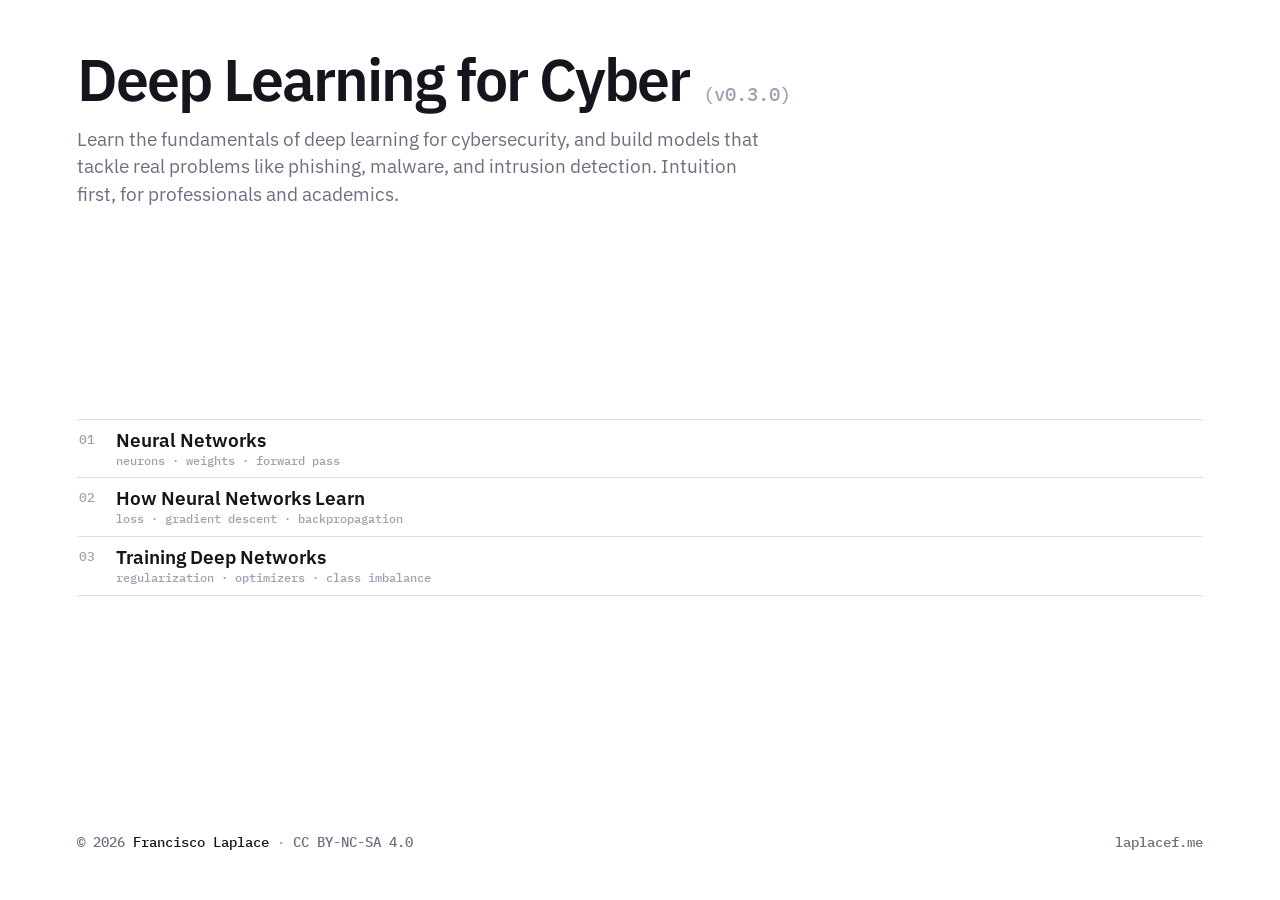
==== docs/index.html @ cd05b84c "feat: add training deep networks deck" ====
<!DOCTYPE html>
<html lang="en">
<head>
<meta charset="utf-8">
<meta name="viewport" content="width=device-width, initial-scale=1">
<title>Deep Learning for Cyber</title>
<meta name="description" content="An intuition-first deep learning course for cybersecurity. Build models for real problems like phishing, malware, and intrusion detection.">
<link rel="stylesheet" href="assets/fonts/fonts.css">
<style>
  :root {
    --sans: 'IBM Plex Sans', system-ui, sans-serif;
    --mono: 'IBM Plex Mono', ui-monospace, monospace;
    --ink:#15161d; --muted:#6b6f80; --muted2:#9da0b0; --accent:#3b56d8;
    --line:#dededf; --bg:#ffffff;
  }
  * { box-sizing: border-box; }
  html, body { margin: 0; height: 100%; }
  body {
    background: var(--bg); color: var(--ink); font-family: var(--sans);
    -webkit-font-smoothing: antialiased;
    height: 100vh; display: flex; flex-direction: column;
    padding: clamp(34px, 5.4vh, 76px) clamp(30px, 6vw, 120px);
  }

  /* header */
  header { flex: 0 0 auto; }
  h1 { font: 600 clamp(38px, 4.6vw, 68px)/1.02 var(--sans); letter-spacing: -2px; margin: 0; }
  h1 .ver { margin-left: 14px; font: 500 clamp(15px, 1.5vw, 22px) var(--mono);
            letter-spacing: 0; color: var(--muted2); vertical-align: baseline; }
  .lede { font: 400 clamp(17px, 1.5vw, 23px)/1.45 var(--sans); color: var(--muted);
          margin: 16px 0 0; max-width: 62ch; }

  /* deck grid: two columns, numbered down each column (01-07 | 08-14) */
  main { flex: 1 1 auto; display: flex; align-items: center; min-height: 0; }
  .decks { list-style: none; margin: 0; padding: 0; width: 100%;
           display: grid; grid-template-rows: repeat(7, auto); grid-auto-flow: column;
           column-gap: clamp(36px, 6vw, 104px); }
  .decks li { border-top: 1px solid var(--line); }
  .decks li:nth-child(7), .decks li:last-child { border-bottom: 1px solid var(--line); }
  .row { display: flex; align-items: flex-start; gap: clamp(12px, 1.4vw, 22px);
         padding: clamp(8px, 1.1vh, 13px) 2px; text-decoration: none; color: var(--ink); }
  .num { font: 500 clamp(12px, 1vw, 15px) var(--mono); color: var(--muted2); min-width: 2.4ch;
         line-height: clamp(16px, 1.5vw, 22px); }
  .meta { display: flex; flex-direction: column; gap: 3px; }
  .name { font: 600 clamp(16px, 1.5vw, 22px)/1.04 var(--sans); }
  .concepts { font: 500 clamp(11px, 0.95vw, 13.5px) var(--mono); color: var(--muted2); }
  a.row:hover .name { color: var(--accent); }
  .tag { margin-left: auto; line-height: clamp(16px, 1.5vw, 22px);
         font: 500 clamp(11px, 1vw, 14px) var(--mono); color: var(--muted2); }
  .row.planned .name { color: var(--muted2); }
  .row.planned .concepts { color: #c2c5cf; }

  /* footer — justified: attribution left, links right */
  footer { flex: 0 0 auto; margin-top: clamp(20px, 3vh, 40px);
           font: 500 clamp(13px, 1.1vw, 16px) var(--mono); color: var(--muted);
           display: flex; justify-content: space-between; align-items: baseline; gap: 18px; }
  footer .credit .who { color: var(--ink); }
  footer a { color: var(--muted); text-decoration: none; }
  footer a:hover { color: var(--accent); }
  footer .dot { color: var(--muted2); margin: 0 8px; }
</style>
</head>
<body>
  <header>
    <h1>Deep Learning for Cyber<span class="ver" id="ver"></span></h1>
    <p class="lede">Learn the fundamentals of deep learning for cybersecurity, and build models that tackle real problems like phishing, malware, and intrusion detection. Intuition first, for professionals and academics.</p>
  </header>

  <main>
    <ul class="decks">
      <li><a class="row" href="neural-networks/"><span class="num">01</span><span class="meta"><span class="name">Neural Networks</span><span class="concepts">neurons &middot; weights &middot; forward pass</span></span></a></li>
      <li><a class="row" href="how-neural-networks-learn/"><span class="num">02</span><span class="meta"><span class="name">How Neural Networks Learn</span><span class="concepts">loss &middot; gradient descent &middot; backpropagation</span></span></a></li>
      <li><a class="row" href="training-deep-networks/"><span class="num">03</span><span class="meta"><span class="name">Training Deep Networks</span><span class="concepts">regularization &middot; optimizers &middot; class imbalance</span></span></a></li>
    </ul>
  </main>

  <footer>
    <span class="credit">&copy; 2026 <span class="who">Francisco Laplace</span><span class="dot">·</span><a href="https://creativecommons.org/licenses/by-nc-sa/4.0/" target="_blank" rel="noopener">CC BY-NC-SA 4.0</a></span>
    <span class="links"><a href="https://laplacef.me" target="_blank" rel="noopener">laplacef.me</a></span>
  </footer>

  <script src="assets/version.js"></script>
  <script>
    var v = document.getElementById('ver');
    if (v && window.DLFC_VERSION) v.textContent = '(' + window.DLFC_VERSION + ')';
  </script>
</body>
</html>
---- docs/assets/fonts/fonts.css ----
/* Self-hosted IBM Plex (latin), woff2. Weights match the deck design system:
   Sans 400/500/600/700, Mono 400/500/600. No external font requests. */

@font-face { font-family:'IBM Plex Sans'; font-style:normal; font-weight:400; font-display:swap; src:url('ibm-plex-sans-400.woff2') format('woff2'); }
@font-face { font-family:'IBM Plex Sans'; font-style:normal; font-weight:500; font-display:swap; src:url('ibm-plex-sans-500.woff2') format('woff2'); }
@font-face { font-family:'IBM Plex Sans'; font-style:normal; font-weight:600; font-display:swap; src:url('ibm-plex-sans-600.woff2') format('woff2'); }
@font-face { font-family:'IBM Plex Sans'; font-style:normal; font-weight:700; font-display:swap; src:url('ibm-plex-sans-700.woff2') format('woff2'); }

@font-face { font-family:'IBM Plex Mono'; font-style:normal; font-weight:400; font-display:swap; src:url('ibm-plex-mono-400.woff2') format('woff2'); }
@font-face { font-family:'IBM Plex Mono'; font-style:normal; font-weight:500; font-display:swap; src:url('ibm-plex-mono-500.woff2') format('woff2'); }
@font-face { font-family:'IBM Plex Mono'; font-style:normal; font-weight:600; font-display:swap; src:url('ibm-plex-mono-600.woff2') format('woff2'); }
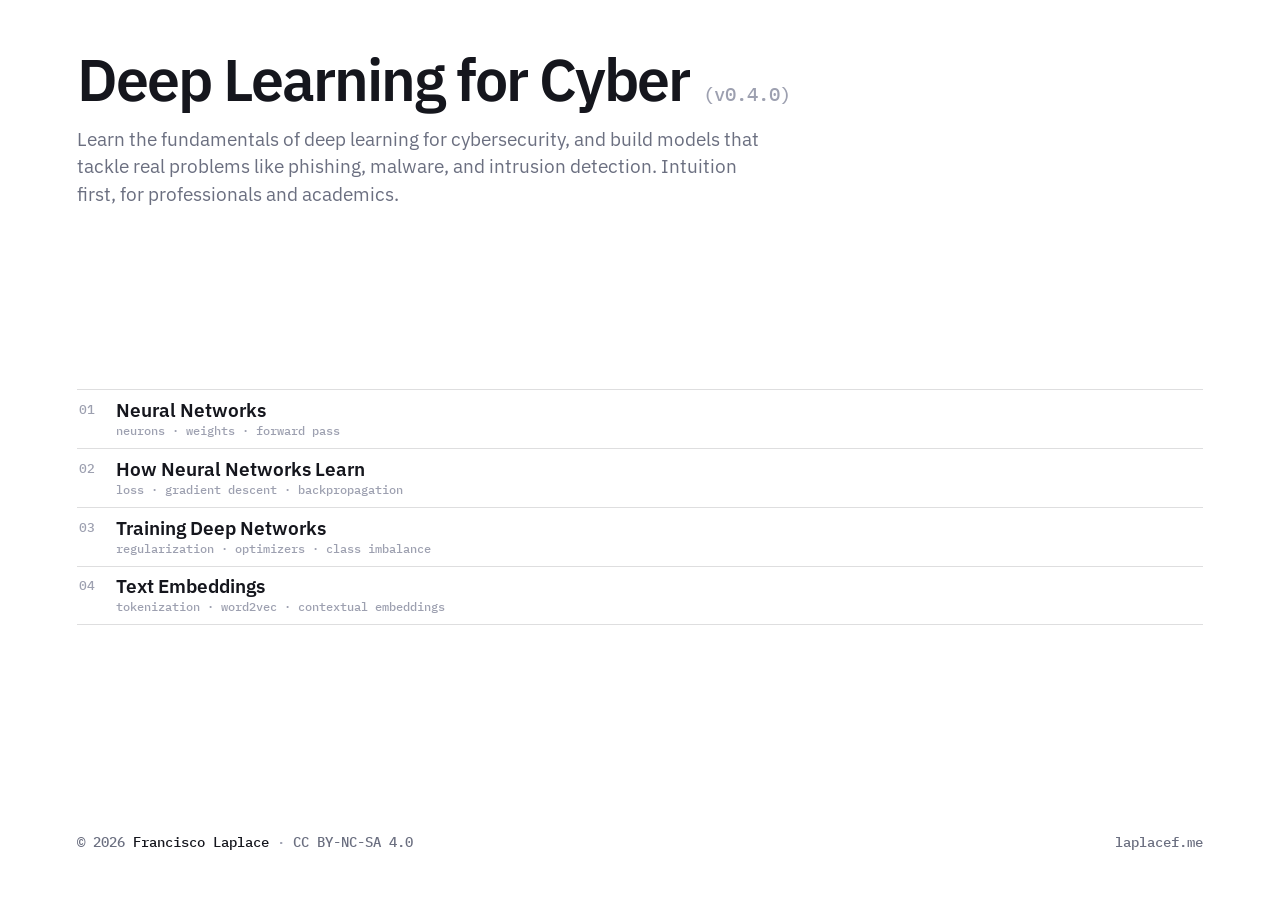
==== commit 42a5c1d7: "feat: add text embeddings deck" ====
--- a/docs/index.html
+++ b/docs/index.html
@@ -71,6 +71,7 @@
       <li><a class="row" href="neural-networks/"><span class="num">01</span><span class="meta"><span class="name">Neural Networks</span><span class="concepts">neurons &middot; weights &middot; forward pass</span></span></a></li>
       <li><a class="row" href="how-neural-networks-learn/"><span class="num">02</span><span class="meta"><span class="name">How Neural Networks Learn</span><span class="concepts">loss &middot; gradient descent &middot; backpropagation</span></span></a></li>
       <li><a class="row" href="training-deep-networks/"><span class="num">03</span><span class="meta"><span class="name">Training Deep Networks</span><span class="concepts">regularization &middot; optimizers &middot; class imbalance</span></span></a></li>
+      <li><a class="row" href="text-embeddings/"><span class="num">04</span><span class="meta"><span class="name">Text Embeddings</span><span class="concepts">tokenization &middot; word2vec &middot; contextual embeddings</span></span></a></li>
     </ul>
   </main>
 
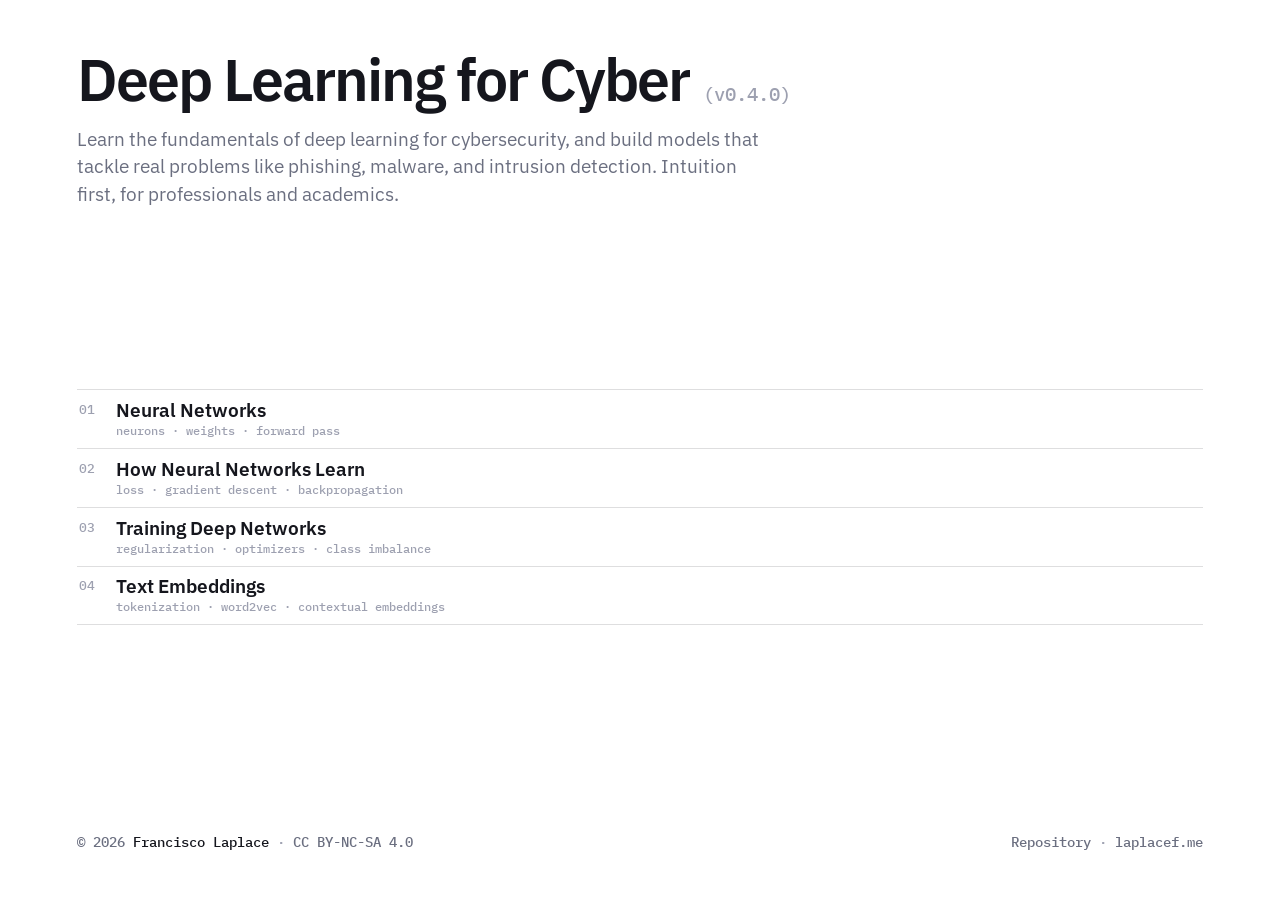
==== commit e38cfc3c: "feat: add repository link to the landing footer" ====
--- a/docs/index.html
+++ b/docs/index.html
@@ -77,7 +77,7 @@
 
   <footer>
     <span class="credit">&copy; 2026 <span class="who">Francisco Laplace</span><span class="dot">·</span><a href="https://creativecommons.org/licenses/by-nc-sa/4.0/" target="_blank" rel="noopener">CC BY-NC-SA 4.0</a></span>
-    <span class="links"><a href="https://laplacef.me" target="_blank" rel="noopener">laplacef.me</a></span>
+    <span class="links"><a href="https://github.com/laplacef/deep-learning-for-cyber" target="_blank" rel="noopener">Repository</a><span class="dot">·</span><a href="https://laplacef.me" target="_blank" rel="noopener">laplacef.me</a></span>
   </footer>
 
   <script src="assets/version.js"></script>
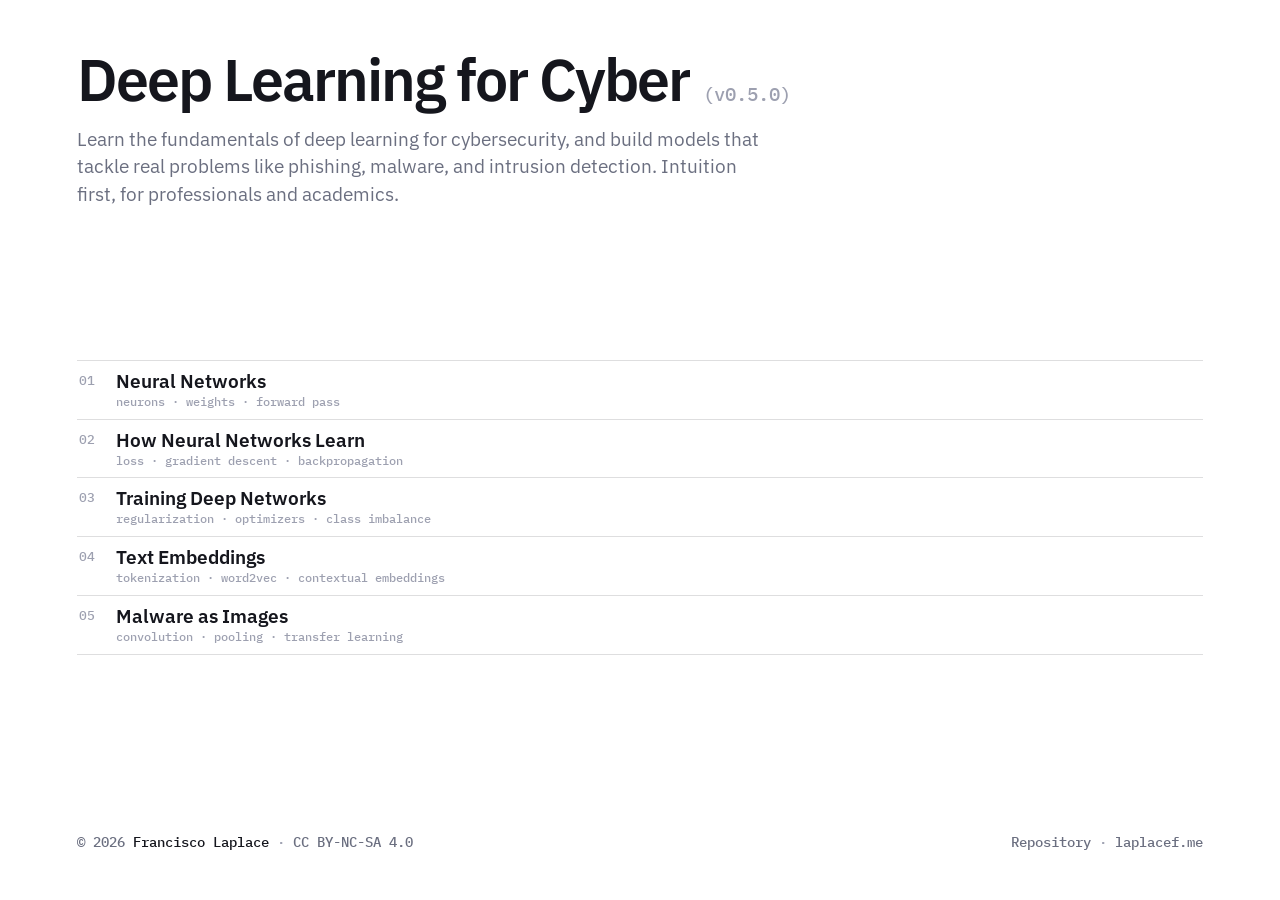
==== commit 8aca8d68: "feat: add malware as images deck Release the malware as images deck (convolution, pooling, filters a" ====
--- a/docs/index.html
+++ b/docs/index.html
@@ -4,7 +4,7 @@
 <meta charset="utf-8">
 <meta name="viewport" content="width=device-width, initial-scale=1">
 <title>Deep Learning for Cyber</title>
-<meta name="description" content="An intuition-first deep learning course for cybersecurity. Build models for real problems like phishing, malware, and intrusion detection.">
+<meta name="description" content="Intuition-first lecture decks on deep learning for cybersecurity. Build models for real problems like phishing, malware, and intrusion detection.">
 <link rel="stylesheet" href="assets/fonts/fonts.css">
 <style>
   :root {
@@ -72,6 +72,7 @@
       <li><a class="row" href="how-neural-networks-learn/"><span class="num">02</span><span class="meta"><span class="name">How Neural Networks Learn</span><span class="concepts">loss &middot; gradient descent &middot; backpropagation</span></span></a></li>
       <li><a class="row" href="training-deep-networks/"><span class="num">03</span><span class="meta"><span class="name">Training Deep Networks</span><span class="concepts">regularization &middot; optimizers &middot; class imbalance</span></span></a></li>
       <li><a class="row" href="text-embeddings/"><span class="num">04</span><span class="meta"><span class="name">Text Embeddings</span><span class="concepts">tokenization &middot; word2vec &middot; contextual embeddings</span></span></a></li>
+      <li><a class="row" href="malware-as-images/"><span class="num">05</span><span class="meta"><span class="name">Malware as Images</span><span class="concepts">convolution &middot; pooling &middot; transfer learning</span></span></a></li>
     </ul>
   </main>
 
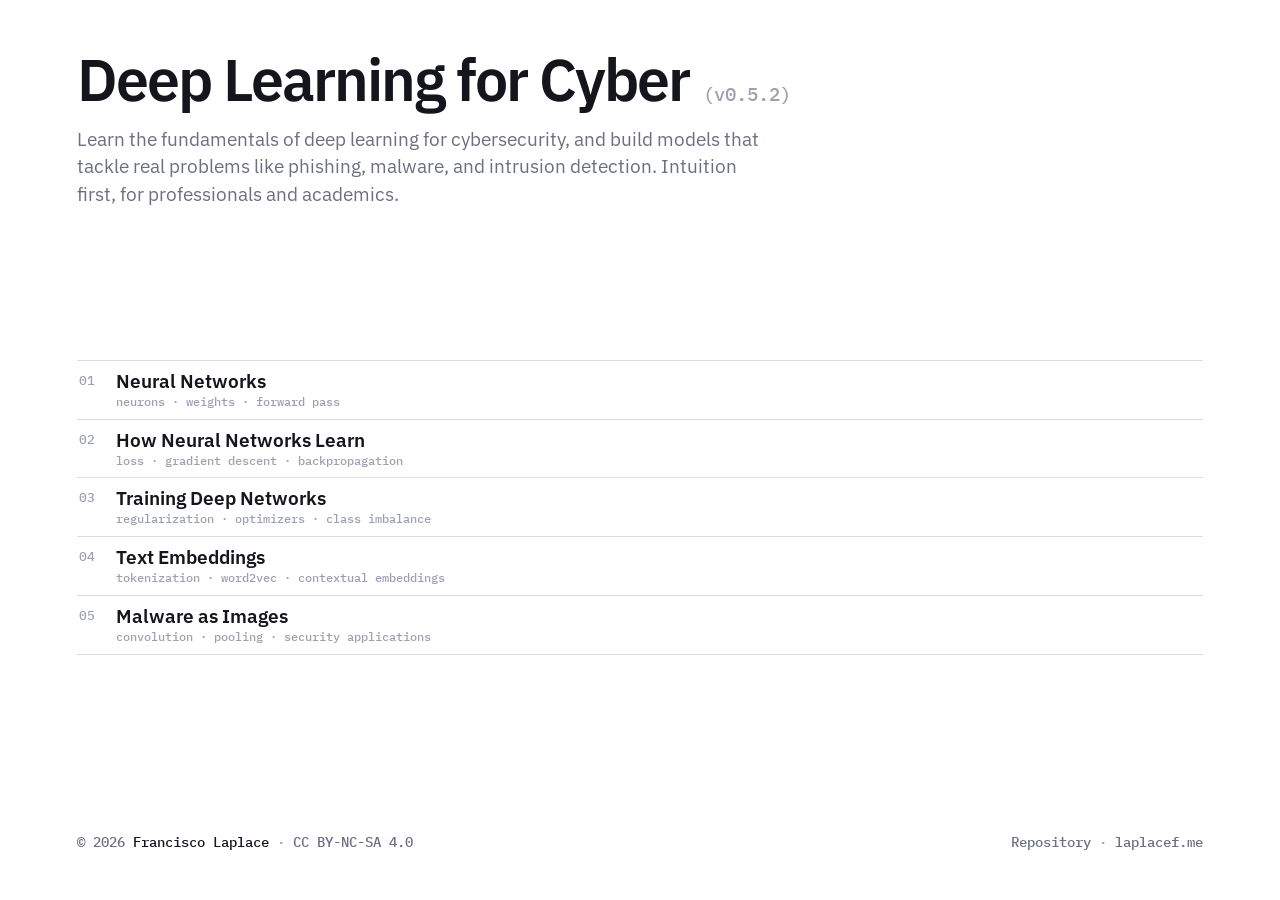
==== commit 9b9a88cd: "feat(malware): add applications gallery and discussion slides" ====
--- a/docs/index.html
+++ b/docs/index.html
@@ -72,7 +72,7 @@
       <li><a class="row" href="how-neural-networks-learn/"><span class="num">02</span><span class="meta"><span class="name">How Neural Networks Learn</span><span class="concepts">loss &middot; gradient descent &middot; backpropagation</span></span></a></li>
       <li><a class="row" href="training-deep-networks/"><span class="num">03</span><span class="meta"><span class="name">Training Deep Networks</span><span class="concepts">regularization &middot; optimizers &middot; class imbalance</span></span></a></li>
       <li><a class="row" href="text-embeddings/"><span class="num">04</span><span class="meta"><span class="name">Text Embeddings</span><span class="concepts">tokenization &middot; word2vec &middot; contextual embeddings</span></span></a></li>
-      <li><a class="row" href="malware-as-images/"><span class="num">05</span><span class="meta"><span class="name">Malware as Images</span><span class="concepts">convolution &middot; pooling &middot; transfer learning</span></span></a></li>
+      <li><a class="row" href="malware-as-images/"><span class="num">05</span><span class="meta"><span class="name">Malware as Images</span><span class="concepts">convolution &middot; pooling &middot; security applications</span></span></a></li>
     </ul>
   </main>
 
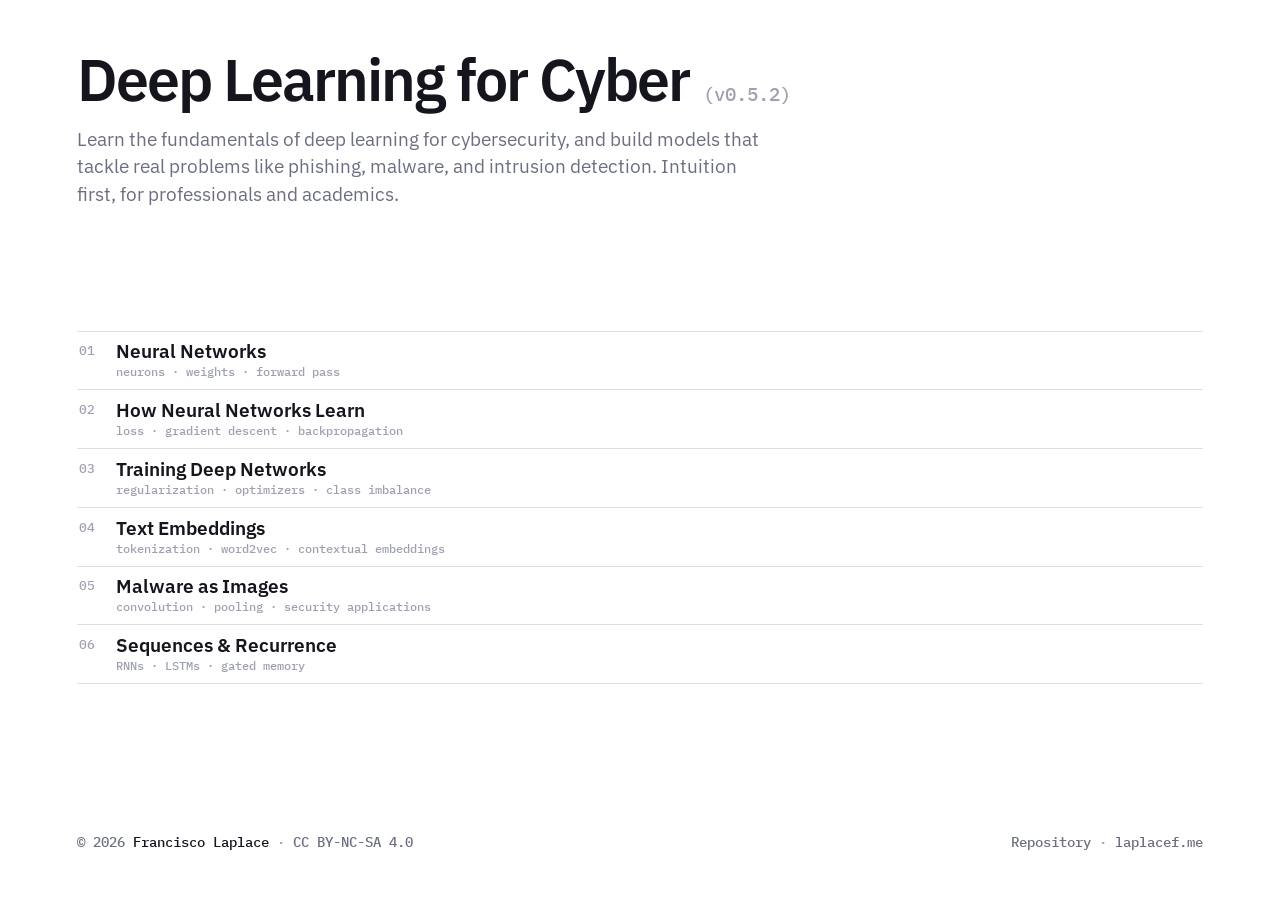
==== commit 33cab3e9: "feat: add Sequences & Recurrence deck as deck 06 Recurrent networks and LSTMs for reading logs and e" ====
--- a/docs/index.html
+++ b/docs/index.html
@@ -73,6 +73,7 @@
       <li><a class="row" href="training-deep-networks/"><span class="num">03</span><span class="meta"><span class="name">Training Deep Networks</span><span class="concepts">regularization &middot; optimizers &middot; class imbalance</span></span></a></li>
       <li><a class="row" href="text-embeddings/"><span class="num">04</span><span class="meta"><span class="name">Text Embeddings</span><span class="concepts">tokenization &middot; word2vec &middot; contextual embeddings</span></span></a></li>
       <li><a class="row" href="malware-as-images/"><span class="num">05</span><span class="meta"><span class="name">Malware as Images</span><span class="concepts">convolution &middot; pooling &middot; security applications</span></span></a></li>
+      <li><a class="row" href="sequences-recurrence/"><span class="num">06</span><span class="meta"><span class="name">Sequences &amp; Recurrence</span><span class="concepts">RNNs &middot; LSTMs &middot; gated memory</span></span></a></li>
     </ul>
   </main>
 
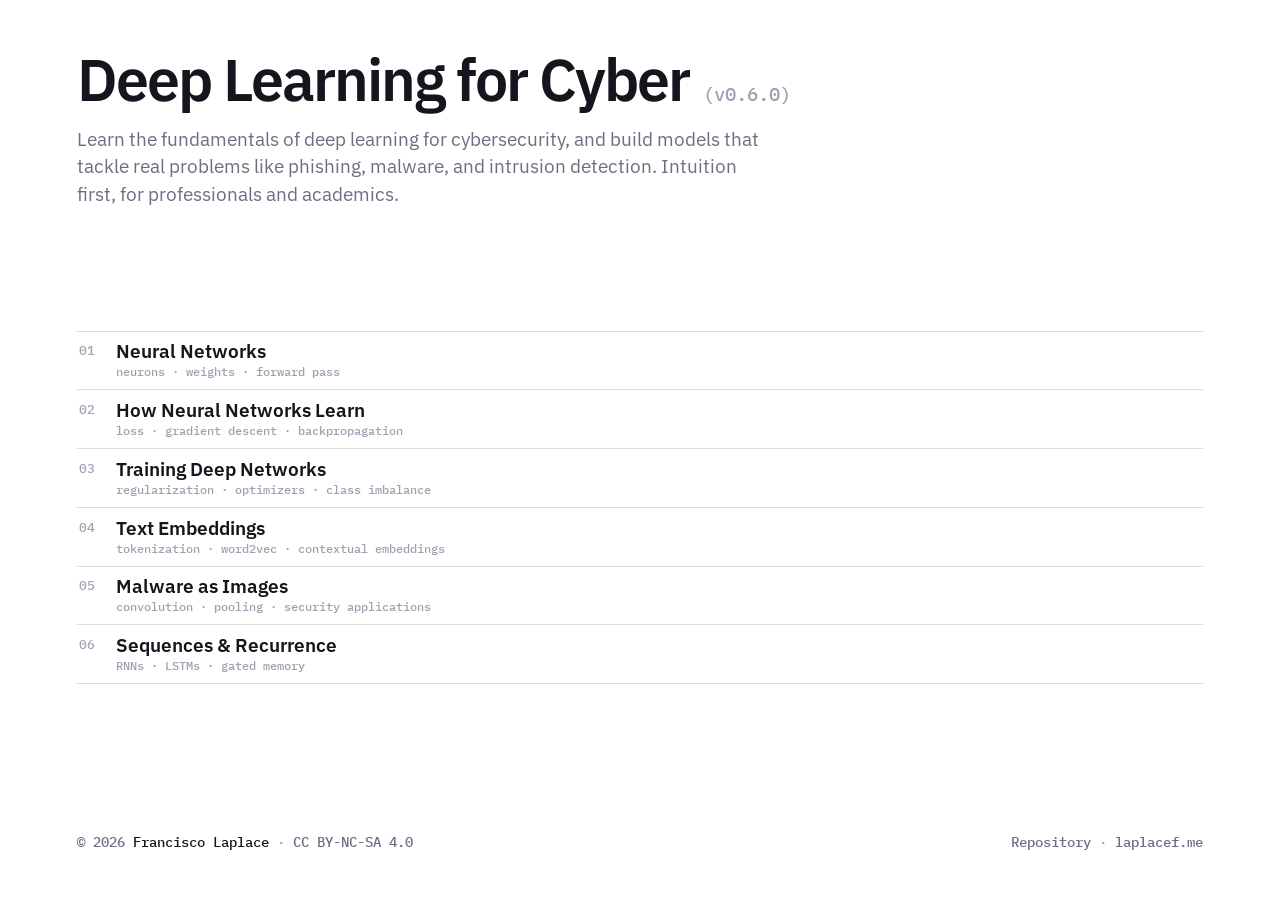
==== commit eb1511f9: "chore: update landing page link attributes" ====
--- a/docs/index.html
+++ b/docs/index.html
@@ -78,8 +78,8 @@
   </main>
 
   <footer>
-    <span class="credit">&copy; 2026 <span class="who">Francisco Laplace</span><span class="dot">·</span><a href="https://creativecommons.org/licenses/by-nc-sa/4.0/" target="_blank" rel="noopener">CC BY-NC-SA 4.0</a></span>
-    <span class="links"><a href="https://github.com/laplacef/deep-learning-for-cyber" target="_blank" rel="noopener">Repository</a><span class="dot">·</span><a href="https://laplacef.me" target="_blank" rel="noopener">laplacef.me</a></span>
+    <span class="credit">&copy; 2026 <span class="who">Francisco Laplace</span><span class="dot">·</span><a href="https://creativecommons.org/licenses/by-nc-sa/4.0/" target="_blank" rel="noopener noreferrer">CC BY-NC-SA 4.0</a></span>
+    <span class="links"><a href="https://github.com/laplacef/deep-learning-for-cyber" target="_blank" rel="noopener noreferrer">Repository</a><span class="dot">·</span><a href="https://laplacef.me" target="_blank" rel="noopener noreferrer">laplacef.me</a></span>
   </footer>
 
   <script src="assets/version.js"></script>
